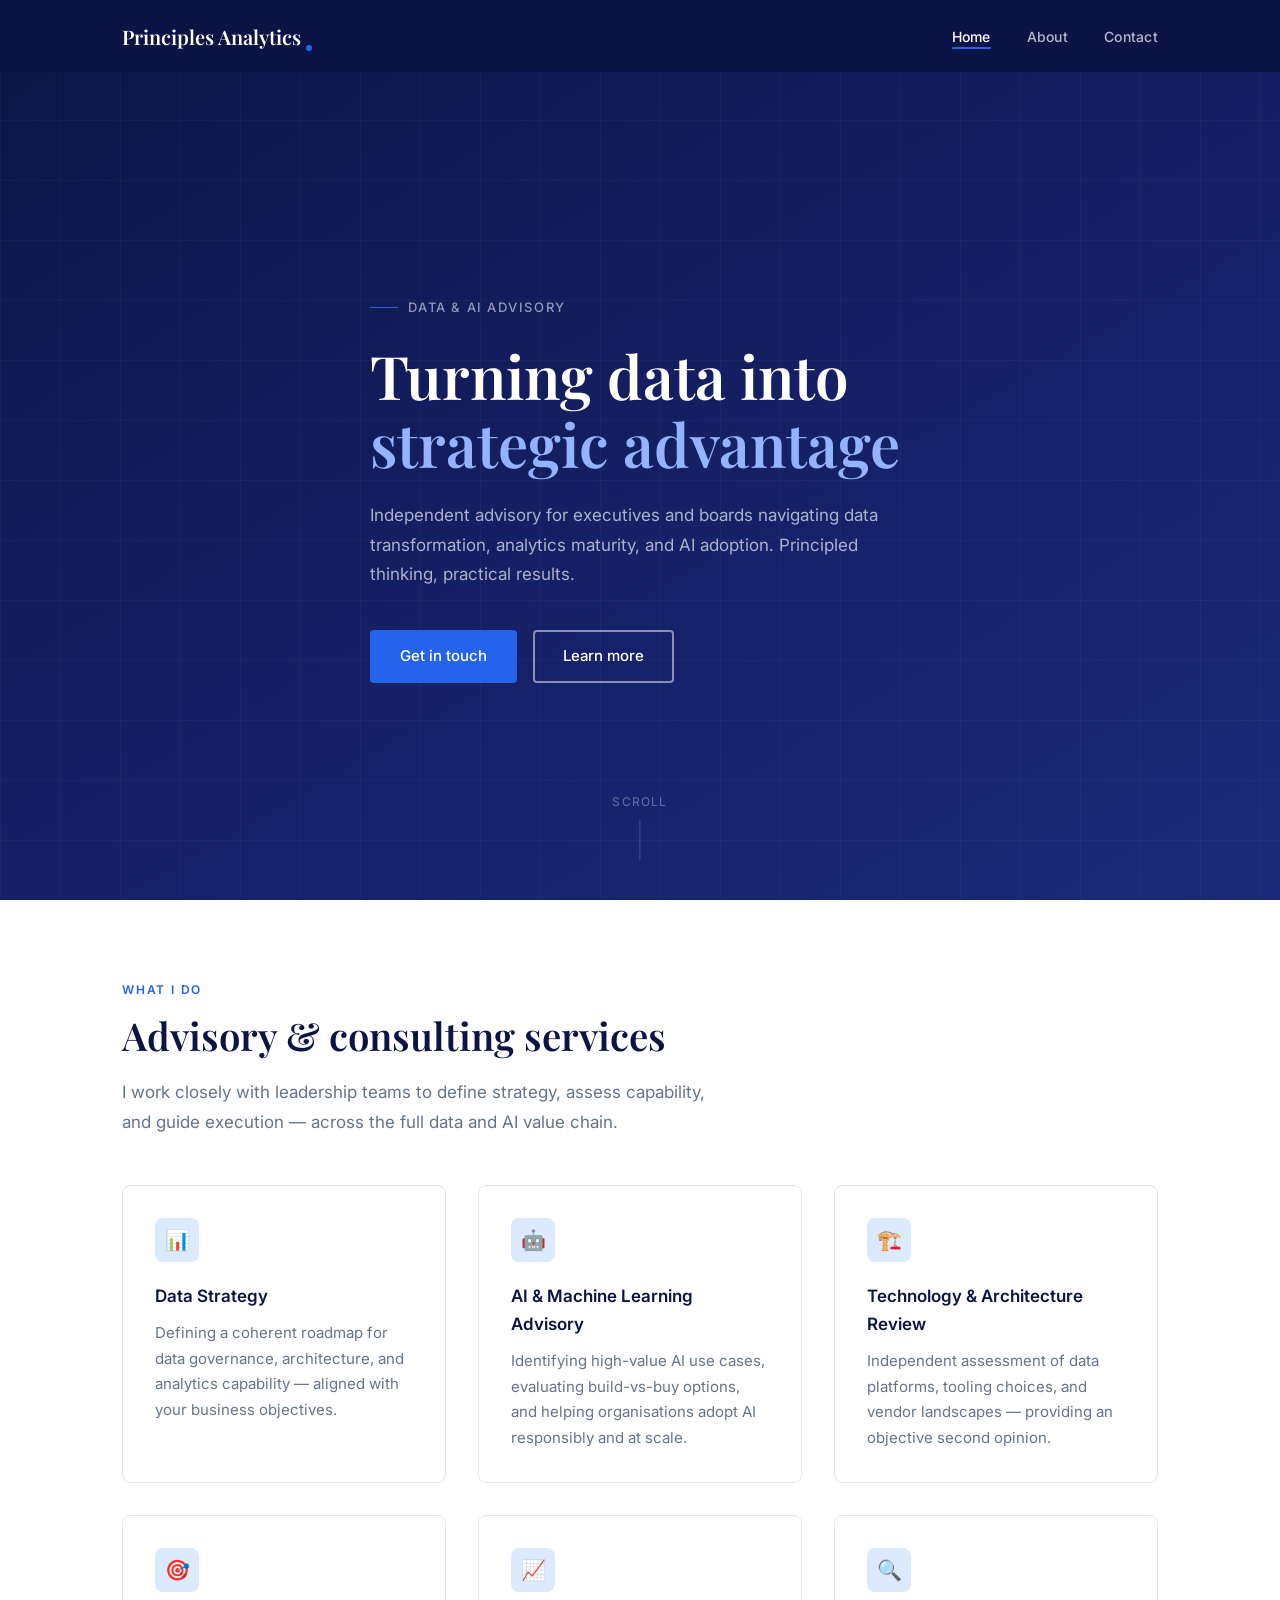
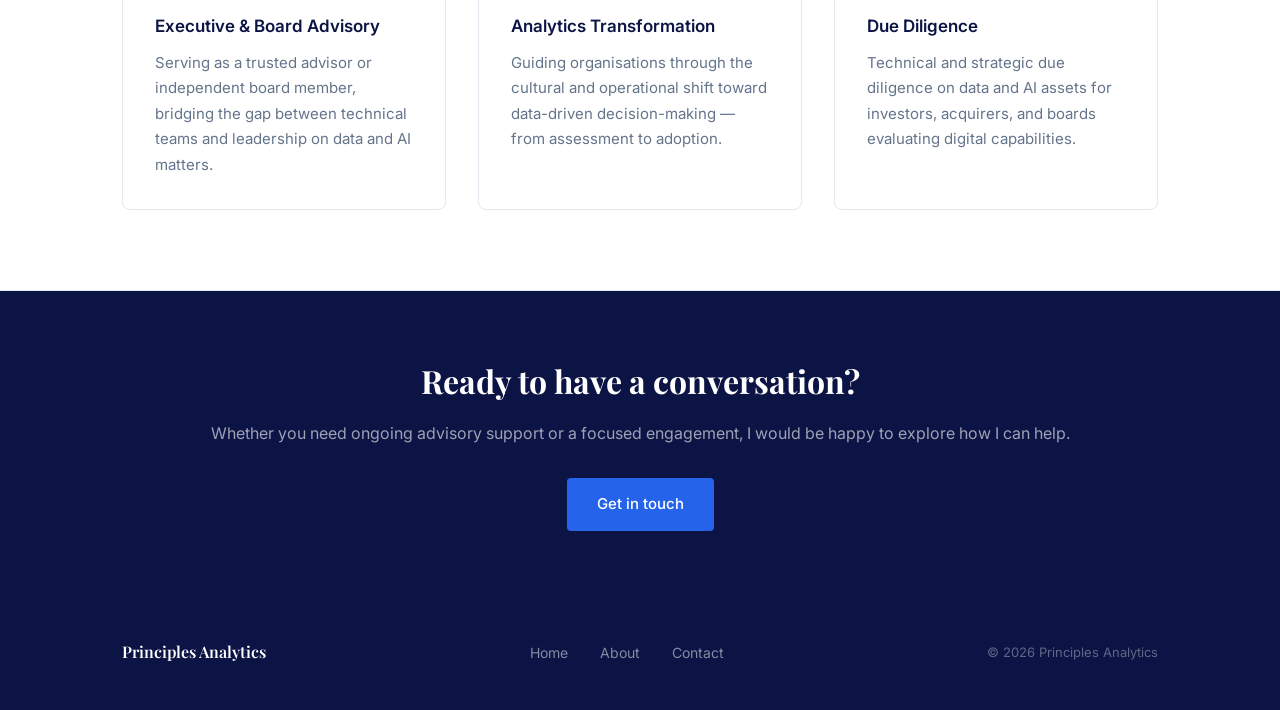
==== index.html @ 564d4ee7 "first commit Co-Authored-By: Claude Sonnet 4.6 <noreply@anthropic.com>" ====
<!DOCTYPE html>
<html lang="en">
<head>
  <meta charset="UTF-8" />
  <meta name="viewport" content="width=device-width, initial-scale=1.0" />
  <meta name="description" content="Principles Analytics — Independent data and AI advisory. Helping companies build data-driven capabilities and implement winning AI strategies." />
  <title>Principles Analytics | Data & AI Advisory</title>
  <link rel="stylesheet" href="css/style.css" />
  <link rel="icon" type="image/svg+xml" href="assets/favicon.svg" />
</head>
<body>

  <!-- ─── NAV ──────────────────────────────────── -->
  <nav class="nav" role="navigation" aria-label="Main">
    <div class="nav__inner">
      <a href="index.html" class="nav__logo" aria-label="Principles Analytics home">
        <span class="nav__logo-name">Principles Analytics</span>
        <span class="nav__logo-dot" aria-hidden="true"></span>
      </a>
      <button class="nav__toggle" aria-label="Toggle menu" aria-expanded="false" id="navToggle">
        <span></span><span></span><span></span>
      </button>
      <ul class="nav__links" id="navLinks">
        <li><a href="index.html"   class="active">Home</a></li>
        <li><a href="about.html">About</a></li>
        <li><a href="contact.html">Contact</a></li>
      </ul>
    </div>
  </nav>

  <!-- ─── HERO ─────────────────────────────────── -->
  <section class="hero" aria-labelledby="hero-title">
    <div class="container">
      <div class="hero__content">
        <span class="hero__eyebrow">Data &amp; AI Advisory</span>
        <h1 class="hero__title" id="hero-title">
          Turning data into<br /><em>strategic advantage</em>
        </h1>
        <p class="hero__sub">
          Independent advisory for executives and boards navigating
          data transformation, analytics maturity, and AI adoption.
          Principled thinking, practical results.
        </p>
        <div class="hero__cta">
          <a href="contact.html" class="btn btn-primary">Get in touch</a>
          <a href="about.html"   class="btn btn-outline">Learn more</a>
        </div>
      </div>
    </div>
    <div class="hero__scroll" aria-hidden="true">Scroll</div>
  </section>

  <!-- ─── SERVICES ─────────────────────────────── -->
  <section class="section services" aria-labelledby="services-title">
    <div class="container">
      <p class="section-label">What I do</p>
      <h2 class="section-title" id="services-title">Advisory &amp; consulting services</h2>
      <p class="section-body">
        I work closely with leadership teams to define strategy, assess capability,
        and guide execution — across the full data and AI value chain.
      </p>

      <div class="services__grid">

        <div class="service-card">
          <div class="service-card__icon" aria-hidden="true">📊</div>
          <h3 class="service-card__title">Data Strategy</h3>
          <p class="service-card__body">
            Defining a coherent roadmap for data governance, architecture,
            and analytics capability — aligned with your business objectives.
          </p>
        </div>

        <div class="service-card">
          <div class="service-card__icon" aria-hidden="true">🤖</div>
          <h3 class="service-card__title">AI &amp; Machine Learning Advisory</h3>
          <p class="service-card__body">
            Identifying high-value AI use cases, evaluating build-vs-buy options,
            and helping organisations adopt AI responsibly and at scale.
          </p>
        </div>

        <div class="service-card">
          <div class="service-card__icon" aria-hidden="true">🏗️</div>
          <h3 class="service-card__title">Technology &amp; Architecture Review</h3>
          <p class="service-card__body">
            Independent assessment of data platforms, tooling choices, and
            vendor landscapes — providing an objective second opinion.
          </p>
        </div>

        <div class="service-card">
          <div class="service-card__icon" aria-hidden="true">🎯</div>
          <h3 class="service-card__title">Executive &amp; Board Advisory</h3>
          <p class="service-card__body">
            Serving as a trusted advisor or independent board member, bridging
            the gap between technical teams and leadership on data and AI matters.
          </p>
        </div>

        <div class="service-card">
          <div class="service-card__icon" aria-hidden="true">📈</div>
          <h3 class="service-card__title">Analytics Transformation</h3>
          <p class="service-card__body">
            Guiding organisations through the cultural and operational shift
            toward data-driven decision-making — from assessment to adoption.
          </p>
        </div>

        <div class="service-card">
          <div class="service-card__icon" aria-hidden="true">🔍</div>
          <h3 class="service-card__title">Due Diligence</h3>
          <p class="service-card__body">
            Technical and strategic due diligence on data and AI assets for
            investors, acquirers, and boards evaluating digital capabilities.
          </p>
        </div>

      </div>
    </div>
  </section>

  <hr class="divider" />

  <!-- ─── CTA BAND ──────────────────────────────── -->
  <section class="cta-band" aria-labelledby="cta-title">
    <div class="container">
      <h2 class="cta-band__title" id="cta-title">Ready to have a conversation?</h2>
      <p class="cta-band__sub">
        Whether you need ongoing advisory support or a focused engagement,
        I would be happy to explore how I can help.
      </p>
      <a href="contact.html" class="btn btn-primary">Get in touch</a>
    </div>
  </section>

  <!-- ─── FOOTER ────────────────────────────────── -->
  <footer class="footer">
    <div class="container">
      <div class="footer__inner">
        <span class="footer__brand">Principles Analytics</span>
        <ul class="footer__links">
          <li><a href="index.html">Home</a></li>
          <li><a href="about.html">About</a></li>
          <li><a href="contact.html">Contact</a></li>
        </ul>
        <span class="footer__copy">&copy; <span id="year"></span> Principles Analytics</span>
      </div>
    </div>
  </footer>

  <script>
    // Dynamic year
    document.getElementById('year').textContent = new Date().getFullYear();

    // Mobile nav toggle
    const toggle = document.getElementById('navToggle');
    const links  = document.getElementById('navLinks');
    toggle.addEventListener('click', () => {
      const open = links.classList.toggle('open');
      toggle.setAttribute('aria-expanded', open);
    });
  </script>

</body>
</html>
---- css/style.css ----
/* =============================================
   Principles Analytics — Main Stylesheet
   ============================================= */

@import url('https://fonts.googleapis.com/css2?family=Inter:wght@300;400;500;600;700&family=Playfair+Display:wght@400;600&display=swap');

:root {
  --navy:        #0c1445;
  --navy-mid:    #152066;
  --accent:      #2563eb;
  --accent-light:#dbeafe;
  --light:       #f8fafc;
  --white:       #ffffff;
  --text:        #1e293b;
  --text-muted:  #64748b;
  --border:      #e2e8f0;
  --max-w:       1100px;
  --nav-h:       72px;
}

*, *::before, *::after {
  margin: 0;
  padding: 0;
  box-sizing: border-box;
}

html { scroll-behavior: smooth; }

body {
  font-family: 'Inter', system-ui, sans-serif;
  color: var(--text);
  background: var(--white);
  line-height: 1.65;
  font-size: 16px;
  -webkit-font-smoothing: antialiased;
}

img { display: block; max-width: 100%; }
a   { color: inherit; text-decoration: none; }

/* ─── UTILITIES ──────────────────────────────── */

.container {
  max-width: var(--max-w);
  margin: 0 auto;
  padding: 0 2rem;
}

.section { padding: 5rem 0; }

.section-label {
  font-size: 0.75rem;
  font-weight: 600;
  letter-spacing: 0.15em;
  text-transform: uppercase;
  color: var(--accent);
  margin-bottom: 0.75rem;
}

.section-title {
  font-family: 'Playfair Display', Georgia, serif;
  font-size: clamp(1.75rem, 3vw, 2.5rem);
  font-weight: 600;
  color: var(--navy);
  line-height: 1.2;
  margin-bottom: 1.25rem;
}

.section-body {
  font-size: 1.0625rem;
  color: var(--text-muted);
  max-width: 600px;
  line-height: 1.75;
}

.divider {
  border: none;
  border-top: 1px solid var(--border);
  margin: 0;
}

/* ─── BUTTON ─────────────────────────────────── */

.btn {
  display: inline-flex;
  align-items: center;
  gap: 0.5rem;
  padding: 0.75rem 1.75rem;
  border-radius: 4px;
  font-size: 0.9375rem;
  font-weight: 500;
  transition: all 0.2s ease;
  cursor: pointer;
  border: 2px solid transparent;
}

.btn-primary {
  background: var(--accent);
  color: var(--white);
}
.btn-primary:hover { background: #1d4ed8; }

.btn-outline {
  border-color: rgba(255,255,255,0.5);
  color: var(--white);
}
.btn-outline:hover {
  border-color: var(--white);
  background: rgba(255,255,255,0.1);
}

/* ─── NAV ────────────────────────────────────── */

.nav {
  position: fixed;
  top: 0; left: 0; right: 0;
  height: var(--nav-h);
  background: var(--navy);
  z-index: 100;
  display: flex;
  align-items: center;
}

.nav__inner {
  max-width: var(--max-w);
  width: 100%;
  margin: 0 auto;
  padding: 0 2rem;
  display: flex;
  align-items: center;
  justify-content: space-between;
}

.nav__logo {
  display: flex;
  align-items: baseline;
  gap: 0.2rem;
}

.nav__logo-name {
  font-family: 'Playfair Display', Georgia, serif;
  font-size: 1.25rem;
  font-weight: 600;
  color: var(--white);
}

.nav__logo-dot {
  width: 6px;
  height: 6px;
  border-radius: 50%;
  background: var(--accent);
  margin-left: 2px;
  margin-bottom: 2px;
  flex-shrink: 0;
  align-self: flex-end;
}

.nav__links {
  display: flex;
  align-items: center;
  gap: 2.25rem;
  list-style: none;
}

.nav__links a {
  font-size: 0.875rem;
  font-weight: 500;
  color: rgba(255,255,255,0.7);
  transition: color 0.2s;
  letter-spacing: 0.02em;
}

.nav__links a:hover,
.nav__links a.active { color: var(--white); }

.nav__links a.active {
  position: relative;
}
.nav__links a.active::after {
  content: '';
  position: absolute;
  bottom: -4px; left: 0; right: 0;
  height: 2px;
  background: var(--accent);
  border-radius: 2px;
}

/* mobile hamburger */
.nav__toggle {
  display: none;
  flex-direction: column;
  gap: 5px;
  background: none;
  border: none;
  cursor: pointer;
  padding: 4px;
}
.nav__toggle span {
  display: block;
  width: 24px; height: 2px;
  background: var(--white);
  border-radius: 2px;
  transition: all 0.25s;
}

/* ─── HERO ───────────────────────────────────── */

.hero {
  min-height: 100vh;
  background: linear-gradient(150deg, #0c1445 0%, #152066 55%, #1a2a7a 100%);
  display: flex;
  align-items: center;
  padding-top: var(--nav-h);
  position: relative;
  overflow: hidden;
}

/* subtle grid overlay */
.hero::before {
  content: '';
  position: absolute;
  inset: 0;
  background-image:
    linear-gradient(rgba(255,255,255,0.03) 1px, transparent 1px),
    linear-gradient(90deg, rgba(255,255,255,0.03) 1px, transparent 1px);
  background-size: 60px 60px;
  pointer-events: none;
}

.hero__content {
  position: relative;
  max-width: 700px;
}

.hero__eyebrow {
  display: inline-flex;
  align-items: center;
  gap: 0.6rem;
  font-size: 0.8125rem;
  font-weight: 500;
  letter-spacing: 0.12em;
  text-transform: uppercase;
  color: rgba(255,255,255,0.55);
  margin-bottom: 1.5rem;
}
.hero__eyebrow::before {
  content: '';
  display: block;
  width: 28px; height: 1px;
  background: var(--accent);
}

.hero__title {
  font-family: 'Playfair Display', Georgia, serif;
  font-size: clamp(2.4rem, 5vw, 3.75rem);
  font-weight: 600;
  color: var(--white);
  line-height: 1.12;
  margin-bottom: 1.5rem;
}

.hero__title em {
  font-style: normal;
  color: #93b4fd;
}

.hero__sub {
  font-size: 1.0625rem;
  color: rgba(255,255,255,0.65);
  line-height: 1.75;
  max-width: 540px;
  margin-bottom: 2.5rem;
}

.hero__cta {
  display: flex;
  gap: 1rem;
  flex-wrap: wrap;
}

.hero__scroll {
  position: absolute;
  bottom: 2.5rem;
  left: 50%;
  transform: translateX(-50%);
  display: flex;
  flex-direction: column;
  align-items: center;
  gap: 0.5rem;
  color: rgba(255,255,255,0.35);
  font-size: 0.75rem;
  letter-spacing: 0.1em;
  text-transform: uppercase;
  animation: bounce 2s infinite;
}
.hero__scroll::after {
  content: '';
  display: block;
  width: 1px; height: 40px;
  background: rgba(255,255,255,0.2);
}

@keyframes bounce {
  0%, 100% { transform: translateX(-50%) translateY(0); }
  50%       { transform: translateX(-50%) translateY(6px); }
}

/* ─── SERVICES ───────────────────────────────── */

.services { background: var(--white); }

.services__grid {
  display: grid;
  grid-template-columns: repeat(auto-fit, minmax(280px, 1fr));
  gap: 2rem;
  margin-top: 3rem;
}

.service-card {
  padding: 2rem;
  border: 1px solid var(--border);
  border-radius: 8px;
  transition: box-shadow 0.2s, transform 0.2s;
}
.service-card:hover {
  box-shadow: 0 8px 30px rgba(0,0,0,0.08);
  transform: translateY(-2px);
}

.service-card__icon {
  width: 44px; height: 44px;
  background: var(--accent-light);
  border-radius: 8px;
  display: flex;
  align-items: center;
  justify-content: center;
  margin-bottom: 1.25rem;
  font-size: 1.25rem;
}

.service-card__title {
  font-size: 1.0625rem;
  font-weight: 600;
  color: var(--navy);
  margin-bottom: 0.6rem;
}

.service-card__body {
  font-size: 0.9375rem;
  color: var(--text-muted);
  line-height: 1.7;
}

/* ─── CTA BAND ───────────────────────────────── */

.cta-band {
  background: var(--navy);
  padding: 4rem 0;
  text-align: center;
}

.cta-band__title {
  font-family: 'Playfair Display', Georgia, serif;
  font-size: clamp(1.5rem, 2.5vw, 2rem);
  color: var(--white);
  margin-bottom: 0.75rem;
}

.cta-band__sub {
  color: rgba(255,255,255,0.6);
  font-size: 1rem;
  margin-bottom: 2rem;
}

/* ─── ABOUT PAGE ─────────────────────────────── */

.page-hero {
  background: linear-gradient(135deg, var(--navy) 0%, var(--navy-mid) 100%);
  padding: calc(var(--nav-h) + 4rem) 0 4rem;
  color: var(--white);
}

.page-hero__title {
  font-family: 'Playfair Display', Georgia, serif;
  font-size: clamp(2rem, 4vw, 3rem);
  font-weight: 600;
  color: var(--white);
  margin-bottom: 0.75rem;
}

.page-hero__sub {
  color: rgba(255,255,255,0.65);
  font-size: 1.0625rem;
  max-width: 520px;
}

.about-body {
  display: grid;
  grid-template-columns: 1fr 1fr;
  gap: 5rem;
  align-items: start;
}

.about-body__text p {
  font-size: 1.0625rem;
  color: var(--text-muted);
  line-height: 1.8;
  margin-bottom: 1.25rem;
}

.about-body__text p:last-child { margin-bottom: 0; }

.expertise-list {
  list-style: none;
  display: flex;
  flex-direction: column;
  gap: 0.75rem;
  margin-top: 0.5rem;
}

.expertise-list li {
  display: flex;
  align-items: flex-start;
  gap: 0.75rem;
  font-size: 0.9375rem;
  color: var(--text-muted);
}

.expertise-list li::before {
  content: '';
  display: block;
  width: 6px; height: 6px;
  border-radius: 50%;
  background: var(--accent);
  flex-shrink: 0;
  margin-top: 7px;
}

.values-grid {
  display: grid;
  grid-template-columns: repeat(auto-fit, minmax(220px, 1fr));
  gap: 1.5rem;
  margin-top: 3rem;
}

.value-card {
  background: var(--light);
  border-radius: 8px;
  padding: 1.75rem;
}

.value-card__title {
  font-size: 1rem;
  font-weight: 600;
  color: var(--navy);
  margin-bottom: 0.5rem;
}

.value-card__body {
  font-size: 0.9rem;
  color: var(--text-muted);
  line-height: 1.65;
}

/* ─── CONTACT PAGE ───────────────────────────── */

.contact-grid {
  display: grid;
  grid-template-columns: 1fr 1.5fr;
  gap: 5rem;
  align-items: start;
}

.contact-info__item {
  display: flex;
  align-items: flex-start;
  gap: 1rem;
  margin-bottom: 1.75rem;
}

.contact-info__icon {
  width: 42px; height: 42px;
  background: var(--accent-light);
  border-radius: 8px;
  display: flex;
  align-items: center;
  justify-content: center;
  font-size: 1.1rem;
  flex-shrink: 0;
}

.contact-info__label {
  font-size: 0.8125rem;
  font-weight: 600;
  letter-spacing: 0.08em;
  text-transform: uppercase;
  color: var(--text-muted);
  margin-bottom: 0.2rem;
}

.contact-info__value {
  font-size: 0.9375rem;
  color: var(--text);
}

.contact-info__value a:hover { color: var(--accent); }

/* Form */
.form-group {
  margin-bottom: 1.25rem;
}

.form-group label {
  display: block;
  font-size: 0.875rem;
  font-weight: 500;
  color: var(--text);
  margin-bottom: 0.4rem;
}

.form-group input,
.form-group select,
.form-group textarea {
  width: 100%;
  padding: 0.75rem 1rem;
  border: 1px solid var(--border);
  border-radius: 4px;
  font-size: 0.9375rem;
  font-family: inherit;
  color: var(--text);
  background: var(--white);
  transition: border-color 0.2s, box-shadow 0.2s;
  outline: none;
}

.form-group input:focus,
.form-group select:focus,
.form-group textarea:focus {
  border-color: var(--accent);
  box-shadow: 0 0 0 3px rgba(37,99,235,0.12);
}

.form-group textarea { resize: vertical; min-height: 130px; }

.form-row {
  display: grid;
  grid-template-columns: 1fr 1fr;
  gap: 1rem;
}

/* ─── FOOTER ─────────────────────────────────── */

.footer {
  background: var(--navy);
  padding: 2.75rem 0;
}

.footer__inner {
  display: flex;
  align-items: center;
  justify-content: space-between;
  flex-wrap: wrap;
  gap: 1rem;
}

.footer__brand {
  font-family: 'Playfair Display', Georgia, serif;
  font-size: 1rem;
  font-weight: 600;
  color: var(--white);
}

.footer__links {
  display: flex;
  gap: 2rem;
  list-style: none;
}

.footer__links a {
  font-size: 0.875rem;
  color: rgba(255,255,255,0.5);
  transition: color 0.2s;
}
.footer__links a:hover { color: var(--white); }

.footer__copy {
  font-size: 0.8125rem;
  color: rgba(255,255,255,0.35);
}

/* ─── RESPONSIVE ─────────────────────────────── */

@media (max-width: 768px) {
  .section { padding: 3.5rem 0; }

  .nav__links { display: none; }
  .nav__links.open {
    display: flex;
    flex-direction: column;
    position: fixed;
    top: var(--nav-h);
    left: 0; right: 0;
    background: var(--navy);
    padding: 1.5rem 2rem 2rem;
    gap: 1.5rem;
    border-top: 1px solid rgba(255,255,255,0.08);
  }
  .nav__toggle { display: flex; }

  .about-body  { grid-template-columns: 1fr; gap: 2.5rem; }
  .contact-grid { grid-template-columns: 1fr; gap: 3rem; }
  .form-row    { grid-template-columns: 1fr; }

  .footer__inner { flex-direction: column; align-items: flex-start; gap: 1.5rem; }
  .footer__links { gap: 1.25rem; }
}
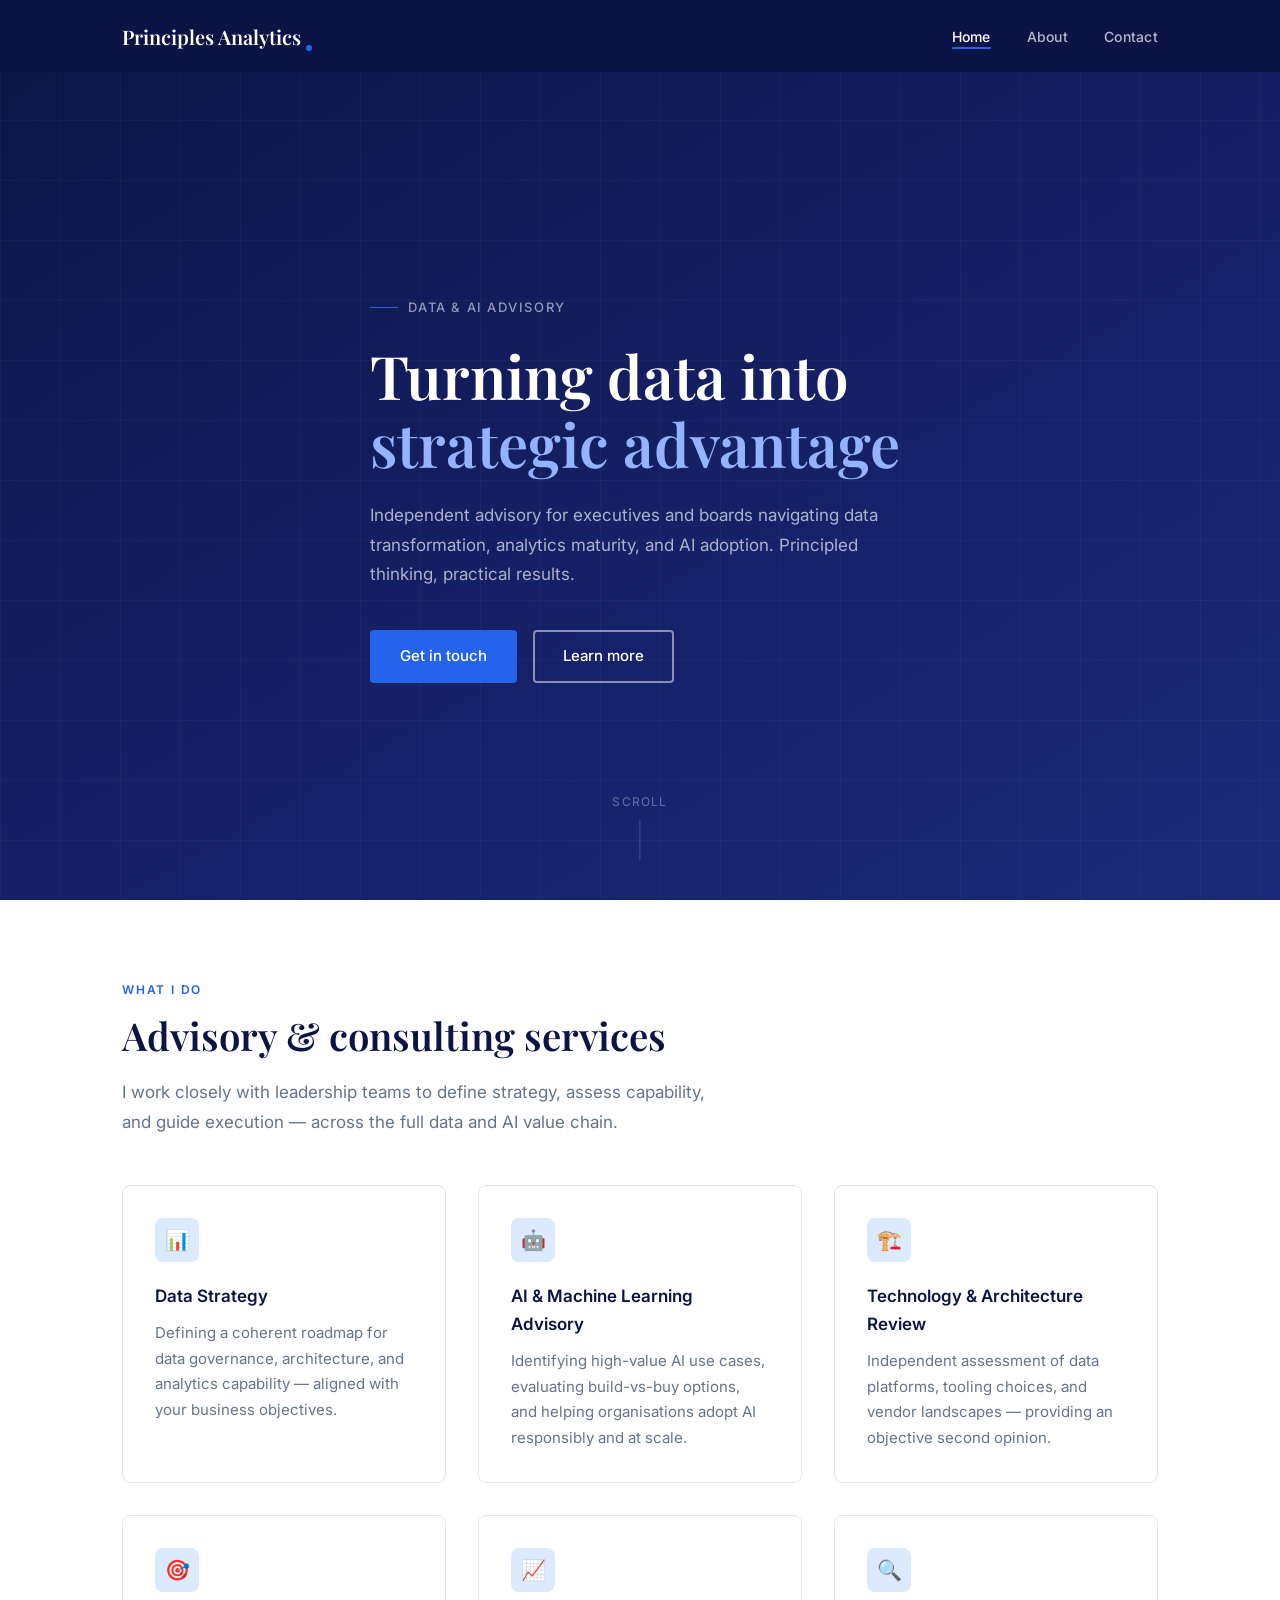
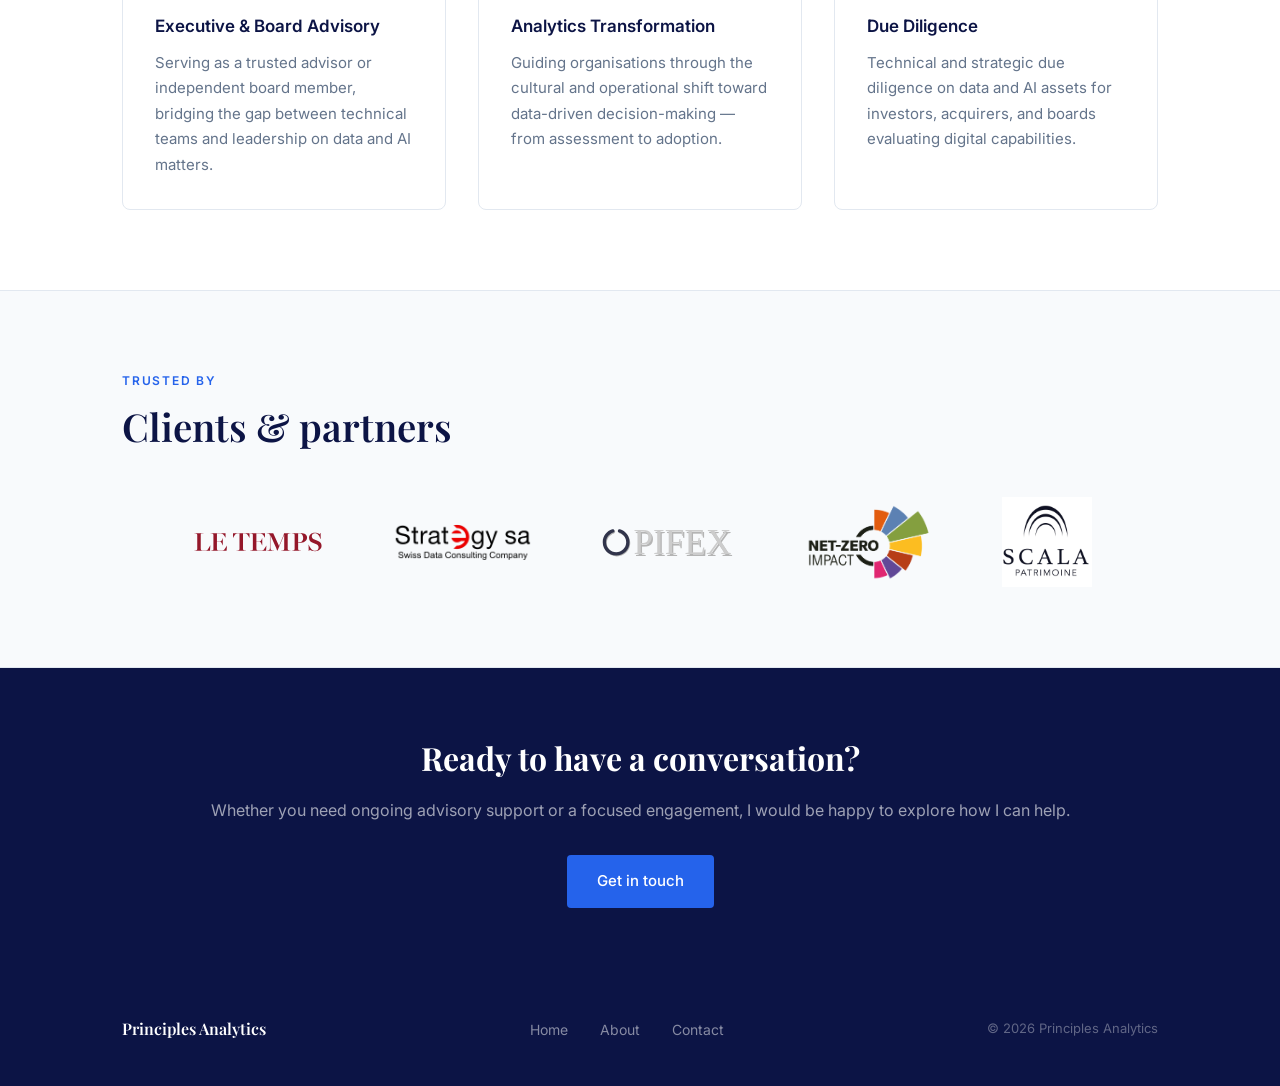
==== commit d1d0a58f: "added logos and some text edits" ====
--- a/index.html
+++ b/index.html
@@ -122,6 +122,23 @@
 
   <hr class="divider" />
 
+  <!-- ─── CLIENTS ──────────────────────────────── -->
+  <section class="section clients" aria-labelledby="clients-title">
+    <div class="container">
+      <p class="section-label">Trusted by</p>
+      <h2 class="section-title" id="clients-title">Clients &amp; partners</h2>
+      <div class="clients__logos">
+        <img src="assets/Letemps-logo-new.svg"        alt="Le Temps"        class="clients__logo clients__logo--letemps" />
+        <img src="assets/logo-strategysa2023-300.png"  alt="Strategy SA"     class="clients__logo clients__logo--strategysa" />
+        <img src="assets/logo-opifex.svg"              alt="Opifex"          class="clients__logo clients__logo--opifex" />
+        <img src="assets/net-zero-impact.png"           alt="Net Zero Impact" class="clients__logo clients__logo--netzero" />
+        <img src="assets/scala.webp"                   alt="Scala"           class="clients__logo clients__logo--scala" />
+      </div>
+    </div>
+  </section>
+
+  <hr class="divider" />
+
   <!-- ─── CTA BAND ──────────────────────────────── -->
   <section class="cta-band" aria-labelledby="cta-title">
     <div class="container">
--- a/css/style.css
+++ b/css/style.css
@@ -350,6 +350,39 @@
   color: var(--text-muted);
   line-height: 1.7;
 }
+
+/* ─── CLIENTS ────────────────────────────────── */
+
+.clients { background: var(--light); }
+
+.clients__logos {
+  display: flex;
+  align-items: center;
+  justify-content: center;
+  flex-wrap: wrap;
+  gap: 2.5rem 4rem;
+  margin-top: 3rem;
+}
+
+.clients__logo {
+  height: 40px;
+  width: auto;
+  max-width: 140px;
+  object-fit: contain;
+  /* filter: grayscale(100%) opacity(0.5); */
+  transition: filter 0.2s;
+}
+
+/* .clients__logo:hover {
+  filter: grayscale(0%) opacity(1);
+} */
+
+/* Per-logo size overrides — adjust height to taste */
+.clients__logo--letemps    { height: 70px; }
+.clients__logo--strategysa { height: 70px; }
+.clients__logo--opifex     { height: 70px; }
+.clients__logo--netzero    { height: 90px; }
+.clients__logo--scala      { height: 90px; }
 
 /* ─── CTA BAND ───────────────────────────────── */
 
